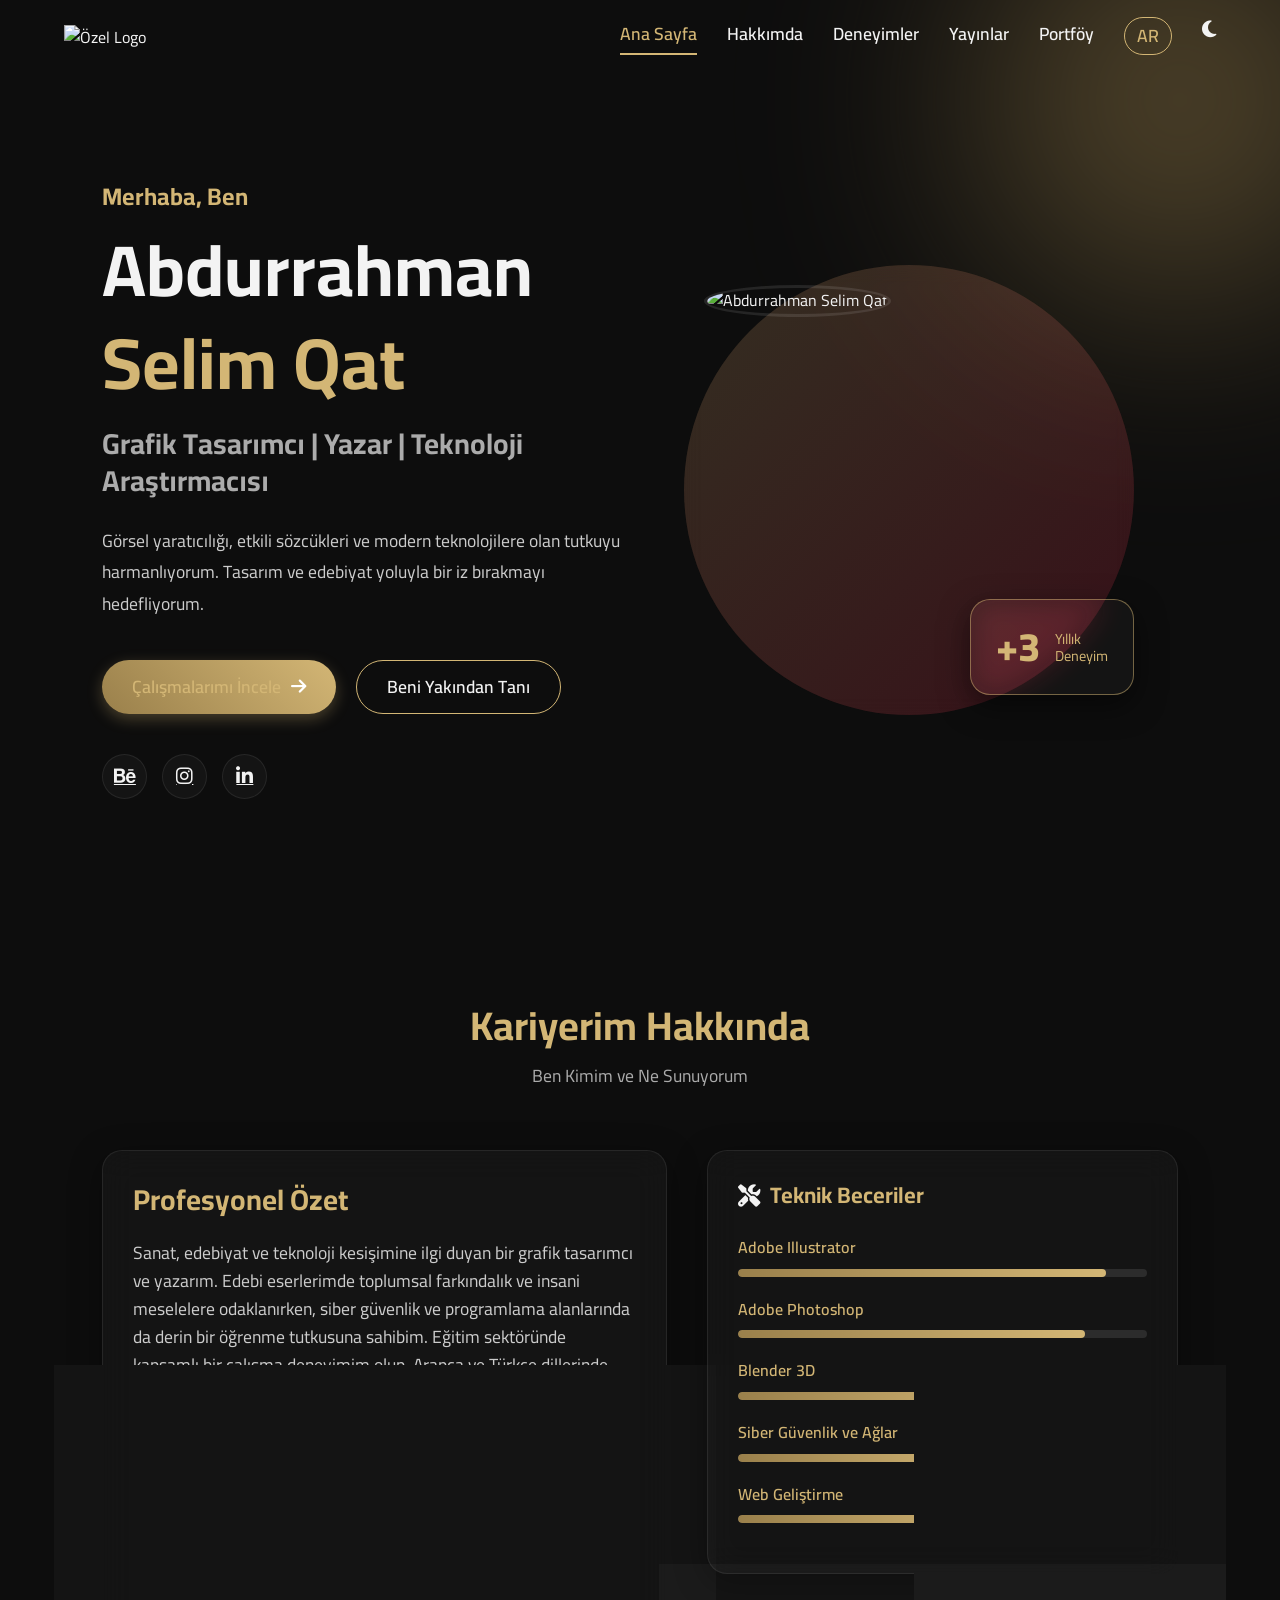
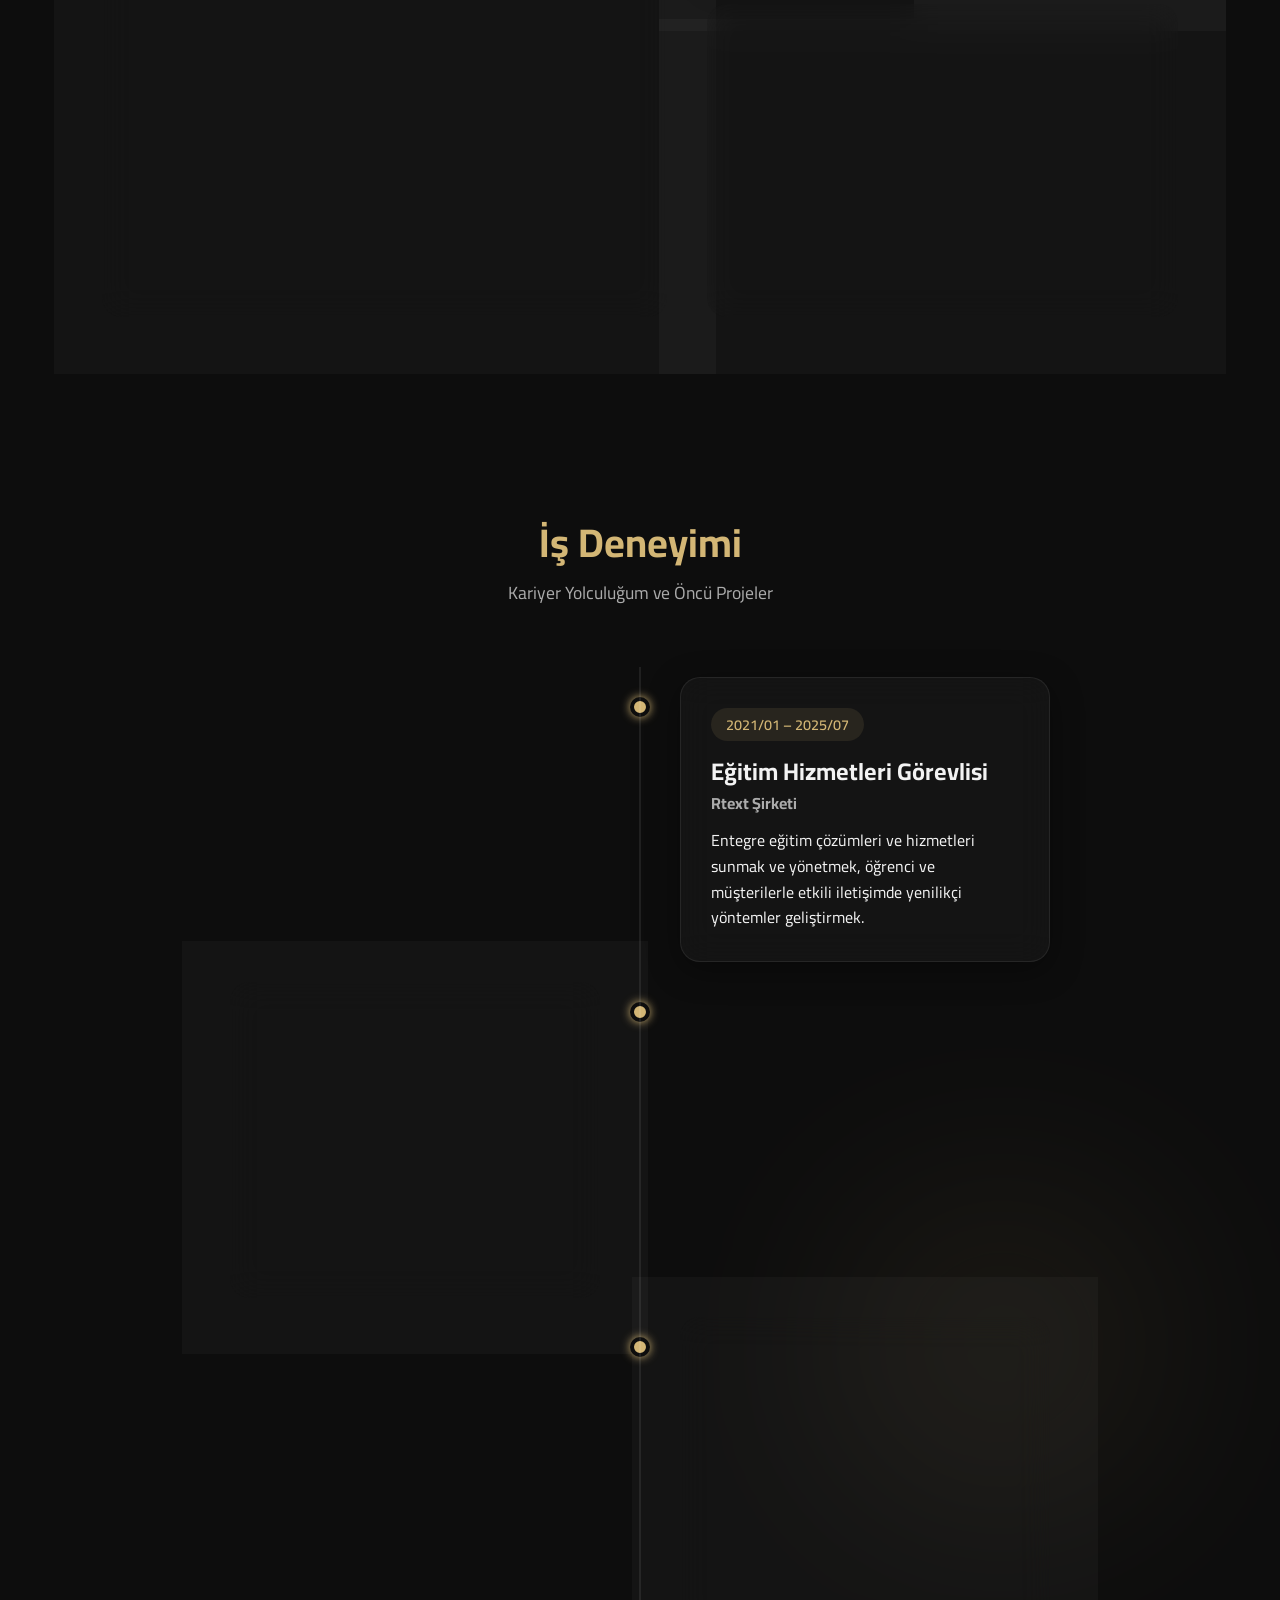
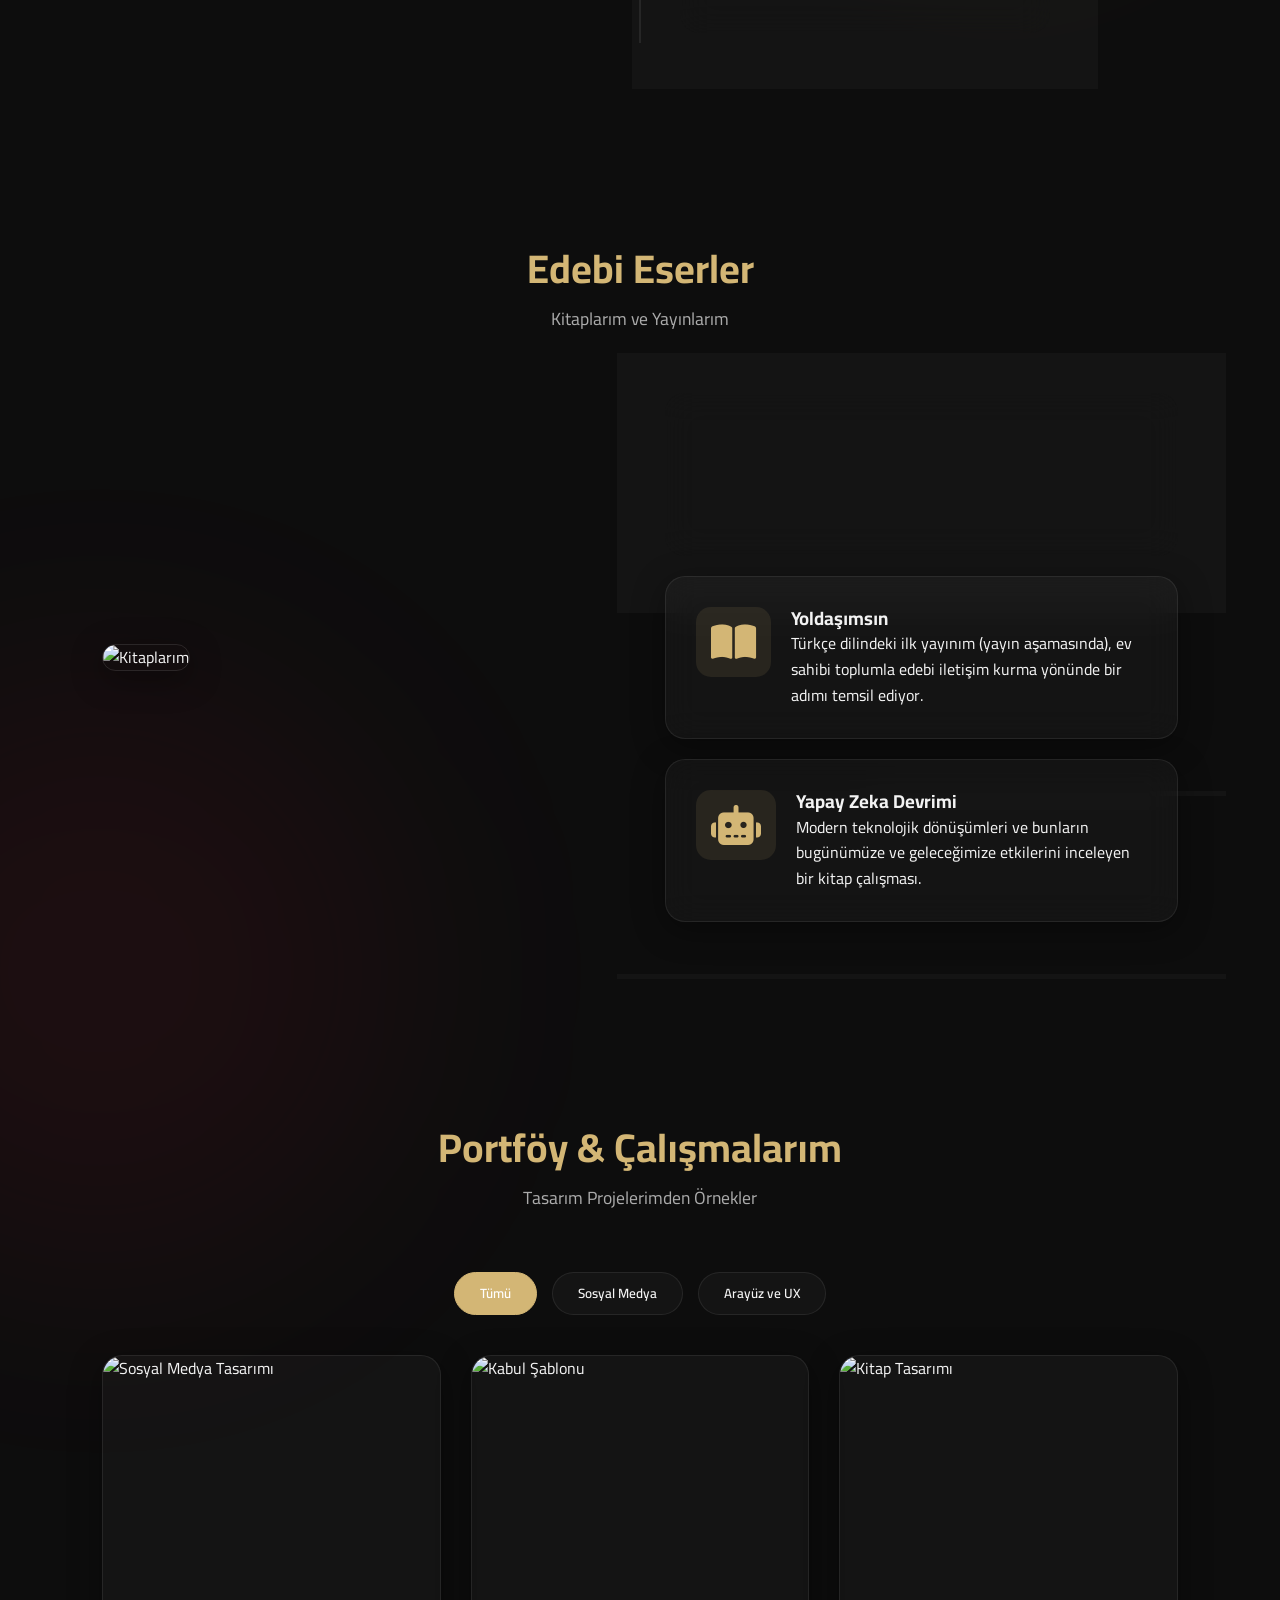
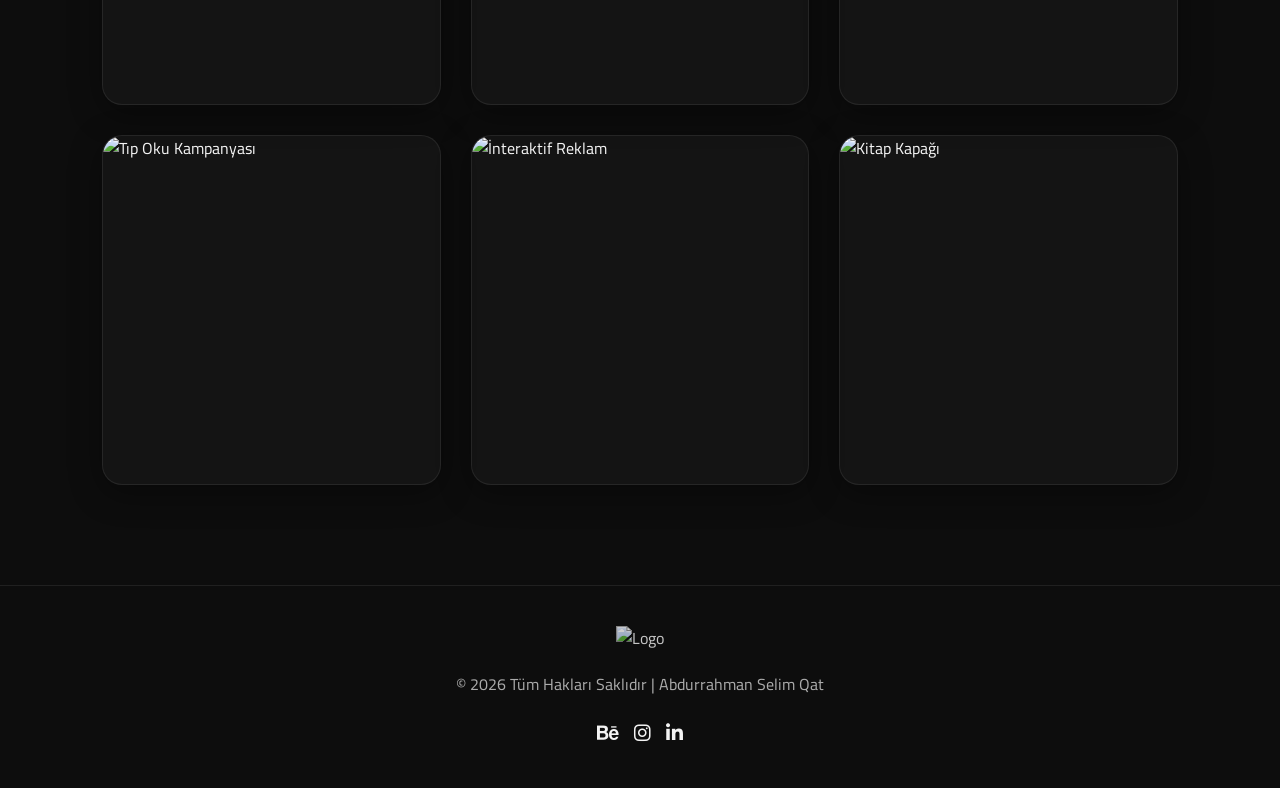
==== index.html @ e8d81863 "Add files via upload" ====
<!DOCTYPE html>
<html lang="tr" dir="ltr">
<head>
    <meta charset="UTF-8">
    <meta name="viewport" content="width=device-width, initial-scale=1.0">
    <title>Abdurrahman Selim Qat | Kişisel Web Sitesi</title>
    <link rel="stylesheet" href="style.css">
    <link href="https://fonts.googleapis.com/css2?family=Cairo:wght@300;400;600;700;800&display=swap" rel="stylesheet">
    <link rel="stylesheet" href="https://cdnjs.cloudflare.com/ajax/libs/font-awesome/6.4.0/css/all.min.css">
    <link rel="icon" type="image/png" href="../شعاري الخاص .png">
</head>
<body>
    <!-- Background Elements -->
    <div class="bg-shape shape-1"></div>
    <div class="bg-shape shape-2"></div>
    <div class="bg-shape shape-3"></div>

    <!-- Navigation -->
    <nav class="navbar">
        <div class="logo-container">
            <img src="../شعاري الخاص .png" alt="Özel Logo" class="nav-logo">
        </div>
        <ul class="nav-links">
            <li><a href="#home" class="active" id="nav-home">Ana Sayfa</a></li>
            <li><a href="#about" id="nav-about">Hakkımda</a></li>
            <li><a href="#experience" id="nav-experience">Deneyimler</a></li>
            <li><a href="#books" id="nav-books">Yayınlar</a></li>
            <li><a href="#portfolio" id="nav-portfolio">Portföy</a></li>
            <li><a href="index_ar.html" class="lang-switch">AR</a></li>
            <li><button class="theme-toggle" id="themeToggle" aria-label="Temayı Değiştir"><i class="fas fa-moon"></i></button></li>
        </ul>
        <div class="menu-toggle">
            <i class="fas fa-bars"></i>
        </div>
    </nav>

    <!-- Hero Section -->
    <section id="home" class="hero">
        <div class="hero-content reveal">
            <h3 class="greeting" id="hero-greeting">Merhaba, Ben</h3>
            <h1 class="name" id="hero-name">Abdurrahman <span>Selim Qat</span></h1>
            <h2 class="title" id="hero-title">Grafik Tasarımcı | Yazar | Teknoloji Araştırmacısı</h2>
            <p class="description" id="hero-desc">
                Görsel yaratıcılığı, etkili sözcükleri ve modern teknolojilere olan tutkuyu harmanlıyorum. Tasarım ve edebiyat yoluyla bir iz bırakmayı hedefliyorum.
            </p>
            <div class="hero-actions">
                <a href="#portfolio" class="btn btn-primary"><span id="hero-cta1">Çalışmalarımı İncele</span> <i class="fas fa-arrow-right"></i></a>
                <a href="#about" class="btn btn-secondary" id="hero-cta2">Beni Yakından Tanı</a>
            </div>
            <div class="social-links">
                <a href="#"><i class="fab fa-behance"></i></a>
                <a href="#"><i class="fab fa-instagram"></i></a>
                <a href="#"><i class="fab fa-linkedin-in"></i></a>
            </div>
        </div>
        <div class="hero-image-container reveal-right">
            <div class="image-wrapper">
                <img src="../صورتي الشخصية .png" alt="Abdurrahman Selim Qat" class="hero-img" id="cms-hero-img">
                <div class="experience-badge">
                    <span class="number" id="hero-exp-num">+3</span>
                    <span class="text" id="hero-exp-text">Yıllık<br>Deneyim</span>
                </div>
            </div>
        </div>
    </section>

    <!-- About Section -->
    <section id="about" class="about section">
        <div class="section-title reveal">
            <h2><span id="about-sec-title">Kariyerim</span> <span id="about-sec-high">Hakkında</span></h2>
            <p id="about-sec-sub">Ben Kimim ve Ne Sunuyorum</p>
        </div>
        <div class="about-container">
            <div class="about-text glass-card reveal">
                <h3 id="about-sum-title">Profesyonel Özet</h3>
                <p id="about-sum-text">
                    Sanat, edebiyat ve teknoloji kesişimine ilgi duyan bir grafik tasarımcı ve yazarım. Edebi eserlerimde toplumsal farkındalık ve insani meselelere odaklanırken, siber güvenlik ve programlama alanlarında da derin bir öğrenme tutkusuna sahibim. Eğitim sektöründe kapsamlı bir çalışma deneyimim olup, Arapça ve Türkçe dillerinde yaratıcı içerik üretme becerisine sahibim.
                </p>
                
                <div class="education">
                    <h4><i class="fas fa-graduation-cap"></i> <span id="about-edu-title">Eğitim</span></h4>
                    <p id="about-edu-text">Grafik Tasarımı Lisans | <strong>İstanbul Yeni Yüzyıl Üniversitesi</strong> (Devam Ediyor).</p>
                </div>
            </div>

            <div class="skills-languages grid-2 reveal-right">
                <div class="skills glass-card">
                    <h3><i class="fas fa-tools"></i> <span id="about-skill-title">Teknik Beceriler</span></h3>
                    <ul class="skill-list">
                        <li>
                            <span class="skill-name">Adobe Illustrator</span>
                            <div class="progress-bar"><div class="progress" style="width: 90%;"></div></div>
                        </li>
                        <li>
                            <span class="skill-name">Adobe Photoshop</span>
                            <div class="progress-bar"><div class="progress" style="width: 85%;"></div></div>
                        </li>
                        <li>
                            <span class="skill-name">Blender 3D</span>
                            <div class="progress-bar"><div class="progress" style="width: 70%;"></div></div>
                        </li>
                        <li>
                            <span class="skill-name">Siber Güvenlik ve Ağlar</span>
                            <div class="progress-bar"><div class="progress" style="width: 60%;"></div></div>
                        </li>
                        <li>
                            <span class="skill-name">Web Geliştirme</span>
                            <div class="progress-bar"><div class="progress" style="width: 65%;"></div></div>
                        </li>
                    </ul>
                </div>
                
                <div class="languages glass-card">
                    <h3><i class="fas fa-globe"></i> <span id="about-lang-title">Diller</span></h3>
                    <div class="lang-grid">
                        <div class="lang-item">
                            <i class="fas fa-language"></i>
                            <span class="lang-name">Arapça (Anadil)</span>
                        </div>
                        <div class="lang-item">
                            <i class="fas fa-language"></i>
                            <span class="lang-name">Türkçe (İleri Düzey - Yaratıcı Üretim)</span>
                        </div>
                        <div class="lang-item learning">
                            <i class="fas fa-spinner fa-spin"></i>
                            <span class="lang-name">Öğreniyor: İspanyolca, Farsça, Çerkesçe</span>
                        </div>
                    </div>
                </div>
            </div>
        </div>
    </section>

    <!-- Experience Section -->
    <section id="experience" class="experience section">
        <div class="section-title reveal">
            <h2><span id="exp-sec-title">İş</span> <span id="exp-sec-high">Deneyimi</span></h2>
            <p id="exp-sec-sub">Kariyer Yolculuğum ve Öncü Projeler</p>
        </div>
        <div class="timeline" id="cms-timeline">
            <div class="timeline-item reveal">
                <div class="timeline-dot"></div>
                <div class="timeline-content glass-card">
                    <span class="date">2021/01 – 2025/07</span>
                    <h3>Eğitim Hizmetleri Görevlisi</h3>
                    <h4>Rtext Şirketi</h4>
                    <p>Entegre eğitim çözümleri ve hizmetleri sunmak ve yönetmek, öğrenci ve müşterilerle etkili iletişimde yenilikçi yöntemler geliştirmek.</p>
                </div>
            </div>
            
            <div class="timeline-item reveal">
                <div class="timeline-dot"></div>
                <div class="timeline-content glass-card">
                    <span class="date">Girişimcilik Projesi</span>
                    <h3>Arapça Kitap Satış Platformu Kurucusu</h3>
                    <h4>Türkiye</h4>
                    <p>Türkiye toplumunda kültürel içeriği desteklemek ve kitaplar aracıyla kültürel bir köprü kurmak amacıyla Arap edebiyatı satış ve dağıtım platformunu yönetmek.</p>
                </div>
            </div>

            <div class="timeline-item reveal">
                <div class="timeline-dot"></div>
                <div class="timeline-content glass-card">
                    <span class="date">2021 - Başarı</span>
                    <h3>Kuluçka Merkezi Yarışması & Eğitim</h3>
                    <h4>Habitat Derneği</h4>
                    <p>Projem yenilikçi kriterlere dayalı olarak finale kalan en iyi 40 proje arasına seçildi. Ayrıca, proje geliştirme konusunda yoğun eğitimleri tamamladım.</p>
                </div>
            </div>
        </div>
    </section>

    <!-- Books / Publications Section -->
    <section id="books" class="books section">
        <div class="section-title reveal">
            <h2><span id="books-sec-title">Edebi</span> <span id="books-sec-high">Eserler</span></h2>
            <p id="books-sec-sub">Kitaplarım ve Yayınlarım</p>
        </div>
        <div class="books-container reveal">
            <div class="books-image">
                <img src="../صور كتبي .png" alt="Kitaplarım" class="glass-img" id="cms-books-img">
            </div>
            <div class="books-list" id="cms-books-list">
                <div class="book-item glass-card card-hover">
                    <i class="fas fa-book book-icon"></i>
                    <div class="book-info">
                        <h3>Tourette Sendromu Farkındalığı</h3>
                        <p>Bu sendrom ve etkileri hakkında toplumsal farkındalığı artırmaya yönelik iki kitabın (Arapça) yazarıyım.</p>
                    </div>
                </div>
                
                <div class="book-item glass-card card-hover">
                    <i class="fas fa-book-open book-icon"></i>
                    <div class="book-info">
                        <h3>Yoldaşımsın</h3>
                        <p>Türkçe dilindeki ilk yayınım (yayın aşamasında), ev sahibi toplumla edebi iletişim kurma yönünde bir adımı temsil ediyor.</p>
                    </div>
                </div>

                <div class="book-item glass-card card-hover">
                    <i class="fas fa-robot book-icon"></i>
                    <div class="book-info">
                        <h3>Yapay Zeka Devrimi</h3>
                        <p>Modern teknolojik dönüşümleri ve bunların bugünümüze ve geleceğimize etkilerini inceleyen bir kitap çalışması.</p>
                    </div>
                </div>
            </div>
        </div>
    </section>

    <!-- Portfolio Section -->
    <section id="portfolio" class="portfolio section">
        <div class="section-title reveal">
            <h2><span id="port-sec-title">Portföy &</span> <span id="port-sec-high">Çalışmalarım</span></h2>
            <p id="port-sec-sub">Tasarım Projelerimden Örnekler</p>
        </div>
        
        <div class="portfolio-filter reveal">
            <button class="filter-btn active" data-filter="all" id="filter-all">Tümü</button>
            <button class="filter-btn" data-filter="social" id="filter-social">Sosyal Medya</button>
            <button class="filter-btn" data-filter="uiux" id="filter-ui">Arayüz ve UX</button>
        </div>

        <div class="portfolio-grid reveal">
            <!-- Social Media Designs -->
            <div class="portfolio-item social">
                <img src="../جزء من اعمالي/اعمالي تصميمات شوشيل ميديا/Rtext/منحة اكثر من 4.png" alt="Sosyal Medya Tasarımı" loading="lazy">
                <div class="portfolio-overlay">
                    <div class="portfolio-info">
                        <h3>Burs Reklam Tasarımı</h3>
                        <p>Rtext Kampanyası</p>
                        <i class="fas fa-link"></i>
                    </div>
                </div>
            </div>
            <div class="portfolio-item social">
                <img src="../جزء من اعمالي/اعمالي تصميمات شوشيل ميديا/Rtext/تصميم نموذج القبولات 11.png" alt="Kabul Şablonu" loading="lazy">
                <div class="portfolio-overlay">
                    <div class="portfolio-info">
                        <h3>Üniversite Kabul Şablonu</h3>
                        <p>Rtext</p>
                        <i class="fas fa-link"></i>
                    </div>
                </div>
            </div>
            <div class="portfolio-item social">
                <img src="../جزء من اعمالي/اعمالي تصميمات شوشيل ميديا/مكتبة القفقاس/كتاب ادب الكاتب  copy.jpg" alt="Kitap Tasarımı" loading="lazy">
                <div class="portfolio-overlay">
                    <div class="portfolio-info">
                        <h3>Kitap Kapağı Tasarımı</h3>
                        <p>Kafkas Kitabevi</p>
                        <i class="fas fa-link"></i>
                    </div>
                </div>
            </div>
            <div class="portfolio-item social">
                <img src="../جزء من اعمالي/اعمالي تصميمات شوشيل ميديا/Rtext/ادرس طب.png" alt="Tıp Oku Kampanyası" loading="lazy">
                <div class="portfolio-overlay">
                    <div class="portfolio-info">
                        <h3>Tıp Oku Kampanyası</h3>
                        <p>Rtext</p>
                        <i class="fas fa-link"></i>
                    </div>
                </div>
            </div>
            <!-- Ekstra Portföy Örnekleri -->
            <div class="portfolio-item social">
                <img src="../جزء من اعمالي/اعمالي تصميمات شوشيل ميديا/Rtext/دفع الثمن .png" alt="İnteraktif Reklam" loading="lazy">
                <div class="portfolio-overlay">
                    <div class="portfolio-info">
                        <h3>İnteraktif Reklam</h3>
                        <p>Rtext</p>
                        <i class="fas fa-link"></i>
                    </div>
                </div>
            </div>
            <div class="portfolio-item social">
                <img src="../جزء من اعمالي/اعمالي تصميمات شوشيل ميديا/مكتبة القفقاس/كتاب رسائل إلى متلاومة التشنجات.jpg" alt="Kitap Kapağı" loading="lazy">
                <div class="portfolio-overlay">
                    <div class="portfolio-info">
                        <h3>Kapak: Tourette Mektupları</h3>
                        <p>Kafkas Kitabevi</p>
                        <i class="fas fa-link"></i>
                    </div>
                </div>
            </div>
        </div>
    </section>

    <!-- Footer -->
    <footer>
        <div class="footer-content">
            <img src="../شعاري الخاص .png" alt="Logo" class="footer-logo">
            <p id="footer-copy">&copy; 2026 Tüm Hakları Saklıdır | Abdurrahman Selim Qat</p>
            <div class="footer-social">
                <a href="#"><i class="fab fa-behance"></i></a>
                <a href="#"><i class="fab fa-instagram"></i></a>
                <a href="#"><i class="fab fa-linkedin-in"></i></a>
            </div>
        </div>
    </footer>

    <!-- Scripts -->
    <script src="script.js"></script>
</body>
</html>
---- style.css ----
/* General Reset */
* {
    margin: 0;
    padding: 0;
    box-sizing: border-box;
    font-family: 'Cairo', sans-serif;
}

:root {
    /* Updated Primary Color to #d3B675 */
    --bg-color: #0d0d0d;
    --text-color: #f3f3f3;
    --text-muted: #ababab;
    --primary-color: #d3B675; /* Soft Gold #d3B675 */
    --primary-dark: #9A804B; /* Darker tone of #d3B675 */
    --secondary-color: #e11d48; /* Crimson/Rose */
    
    --glass-bg: rgba(255, 255, 255, 0.03);
    --glass-border: rgba(255, 255, 255, 0.08);
    --glass-shadow: 0 8px 32px 0 rgba(0, 0, 0, 0.37);
    --transition: all 0.4s cubic-bezier(0.175, 0.885, 0.32, 1.275);
    
    /* Shapes Gradients */
    --shape1-bg: var(--primary-dark);
    --shape2-bg: rgba(225, 29, 72, 0.15);
    --shape3-bg: rgba(211, 182, 117, 0.2);
}

[data-theme="light"] {
    --bg-color: #f8f9fa;
    --text-color: #1a1a1a;
    --text-muted: #6c757d;
    --primary-color: #9A804B; /* Slightly darker gold for light mode readability */
    --primary-dark: #d3B675;
    
    --glass-bg: rgba(255, 255, 255, 0.7);
    --glass-border: rgba(0, 0, 0, 0.1);
    --glass-shadow: 0 8px 32px 0 rgba(0, 0, 0, 0.1);
    
    --shape1-bg: rgba(211, 182, 117, 0.3);
    --shape2-bg: rgba(225, 29, 72, 0.15);
    --shape3-bg: rgba(211, 182, 117, 0.4);
}

html {
    scroll-behavior: smooth;
    overflow-x: hidden;
}

body {
    background-color: var(--bg-color);
    color: var(--text-color);
    line-height: 1.6;
    overflow-x: hidden;
    position: relative;
}

/* Background Shapes */
.bg-shape {
    position: absolute;
    border-radius: 50%;
    filter: blur(120px);
    z-index: -1;
    opacity: 0.5;
}

.shape-1 {
    width: 400px;
    height: 400px;
    background: var(--shape1-bg);
    top: -100px;
    right: -100px;
}

.shape-2 {
    width: 600px;
    height: 600px;
    background: var(--shape2-bg);
    bottom: 20%;
    left: -200px;
}

.shape-3 {
    width: 300px;
    height: 300px;
    background: var(--shape3-bg);
    top: 50%;
    right: 10%;
}

/* Glassmorphism Utilities */
.glass-card {
    background: var(--glass-bg);
    backdrop-filter: blur(16px);
    -webkit-backdrop-filter: blur(16px);
    border: 1px solid var(--glass-border);
    border-radius: 20px;
    box-shadow: var(--glass-shadow);
    padding: 30px;
}

.card-hover:hover {
    transform: translateY(-10px);
    border-color: rgba(211, 182, 117, 0.3);
    box-shadow: 0 15px 40px rgba(211, 182, 117, 0.1);
}

img.glass-img {
    border-radius: 20px;
    box-shadow: var(--glass-shadow);
    max-width: 100%;
    height: auto;
}

/* Highlight Text */
span {
    color: var(--primary-color);
}

/* Typography */
h1, h2, h3, h4 {
    font-weight: 700;
    line-height: 1.3;
}

.section-title {
    text-align: center;
    margin-bottom: 60px;
}

.section-title h2 {
    font-size: 2.5rem;
    margin-bottom: 10px;
}

.section-title p {
    color: var(--text-muted);
    font-size: 1.1rem;
}

/* Navigation */
.navbar {
    position: fixed;
    top: 0;
    left: 0;
    width: 100%;
    padding: 20px 5%;
    display: flex;
    justify-content: space-between;
    align-items: center;
    z-index: 1000;
    transition: var(--transition);
}

.navbar.scrolled {
    background: rgba(13, 13, 13, 0.85);
    backdrop-filter: blur(10px);
    padding: 15px 5%;
    border-bottom: 1px solid var(--glass-border);
}

.nav-logo {
    height: 50px;
    object-fit: contain;
}

.nav-links {
    display: flex;
    list-style: none;
    gap: 30px;
}

.nav-links a {
    color: var(--text-color);
    text-decoration: none;
    font-weight: 600;
    font-size: 1.1rem;
    position: relative;
    transition: var(--transition);
}

.nav-links a::after {
    content: '';
    position: absolute;
    bottom: -5px;
    right: 0;
    width: 0%;
    height: 2px;
    background: var(--primary-color);
    transition: var(--transition);
}

.nav-links a:hover::after,
.nav-links a.active::after {
    width: 100%;
}

.nav-links a:hover,
.nav-links a.active {
    color: var(--primary-color);
}

.menu-toggle {
    display: none;
    font-size: 1.5rem;
    cursor: pointer;
    color: var(--primary-color);
}

/* Hero Section */
.hero {
    min-height: 100vh;
    display: flex;
    align-items: center;
    justify-content: space-between;
    padding: 0 8%;
    padding-top: 80px;
}

.hero-content {
    flex: 1;
    max-width: 600px;
}

.greeting {
    font-size: 1.5rem;
    color: var(--primary-color);
    margin-bottom: 10px;
}

.name {
    font-size: 4.5rem;
    margin-bottom: 15px;
}

.title {
    font-size: 1.8rem;
    color: var(--text-muted);
    margin-bottom: 25px;
}

.description {
    font-size: 1.1rem;
    color: #ccc;
    margin-bottom: 40px;
    line-height: 1.8;
}

.hero-actions {
    display: flex;
    gap: 20px;
    margin-bottom: 40px;
}

.btn {
    padding: 12px 30px;
    border-radius: 30px;
    text-decoration: none;
    font-weight: 600;
    font-size: 1.1rem;
    transition: var(--transition);
    display: inline-flex;
    align-items: center;
    gap: 10px;
}

.btn-primary {
    background: linear-gradient(45deg, var(--primary-dark), var(--primary-color));
    color: #fff;
    border: none;
    box-shadow: 0 5px 15px rgba(211, 182, 117, 0.3);
}

.btn-primary:hover {
    transform: translateY(-3px);
    box-shadow: 0 8px 25px rgba(211, 182, 117, 0.5);
}

.btn-secondary {
    background: transparent;
    color: var(--text-color);
    border: 1px solid var(--primary-color);
}

.btn-secondary:hover {
    background: rgba(211, 182, 117, 0.1);
    transform: translateY(-3px);
}

.social-links {
    display: flex;
    gap: 15px;
}

.social-links a {
    display: flex;
    align-items: center;
    justify-content: center;
    width: 45px;
    height: 45px;
    border-radius: 50%;
    background: var(--glass-bg);
    border: 1px solid var(--glass-border);
    color: var(--text-color);
    font-size: 1.2rem;
    transition: var(--transition);
}

.social-links a:hover {
    background: var(--primary-color);
    color: #fff;
    transform: translateY(-5px);
    border-color: var(--primary-color);
}

.hero-image-container {
    flex: 1;
    display: flex;
    justify-content: center;
    position: relative;
}

.image-wrapper {
    position: relative;
    width: 450px;
    height: 450px;
    border-radius: 50%;
    padding: 20px;
    background: linear-gradient(135deg, rgba(211,182,117,0.2), rgba(225,29,72,0.2));
    backdrop-filter: blur(10px);
    animation: float 6s ease-in-out infinite;
}

@keyframes float {
    0% { transform: translateY(0px); }
    50% { transform: translateY(-20px); }
    100% { transform: translateY(0px); }
}

.hero-img {
    width: 100%;
    height: 100%;
    object-fit: cover;
    border-radius: 50%;
    border: 3px solid rgba(255,255,255,0.1);
}

.experience-badge {
    position: absolute;
    bottom: 20px;
    right: 0px;
    background: var(--glass-bg);
    backdrop-filter: blur(15px);
    border: 1px solid rgba(211, 182, 117, 0.5);
    padding: 15px 25px;
    border-radius: 20px;
    display: flex;
    align-items: center;
    gap: 15px;
    box-shadow: 0 10px 30px rgba(0,0,0,0.5);
}

.experience-badge .number {
    font-size: 2.5rem;
    font-weight: 800;
    color: var(--primary-color);
}

.experience-badge .text {
    font-size: 0.9rem;
    line-height: 1.2;
}

/* Sections Common */
.section {
    padding: 100px 8%;
}

/* About Section */
.about-container {
    display: grid;
    grid-template-columns: 1.2fr 1fr;
    gap: 40px;
}

.about-text h3 {
    font-size: 1.8rem;
    margin-bottom: 20px;
    color: var(--primary-color);
}

.about-text p {
    font-size: 1.1rem;
    color: #ccc;
    margin-bottom: 30px;
}

.education h4 {
    font-size: 1.3rem;
    color: #fff;
    margin-bottom: 10px;
    display: flex;
    align-items: center;
    gap: 10px;
}

.grid-2 {
    display: flex;
    flex-direction: column;
    gap: 30px;
}

.skills h3, .languages h3 {
    display: flex;
    align-items: center;
    gap: 10px;
    margin-bottom: 25px;
    font-size: 1.4rem;
}

.skill-list {
    list-style: none;
}

.skill-list li {
    margin-bottom: 20px;
}

.skill-name {
    display: block;
    margin-bottom: 8px;
    font-weight: 600;
}

.progress-bar {
    width: 100%;
    height: 8px;
    background: rgba(255,255,255,0.1);
    border-radius: 10px;
    overflow: hidden;
}

.progress {
    height: 100%;
    background: linear-gradient(90deg, var(--primary-dark), var(--primary-color));
    border-radius: 10px;
    position: relative;
    transition: width 1.5s ease-in-out;
}

.lang-grid {
    display: flex;
    flex-direction: column;
    gap: 15px;
}

.lang-item {
    display: flex;
    align-items: center;
    gap: 15px;
    padding: 15px;
    background: rgba(255,255,255,0.02);
    border-radius: 10px;
    border-right: 3px solid var(--primary-color);
}
/* For LTR Support */
html[dir="ltr"] .lang-item {
    border-right: none;
    border-left: 3px solid var(--primary-color);
}

.lang-item.learning {
    border-right-color: var(--text-muted);
}
html[dir="ltr"] .lang-item.learning {
    border-right-color: transparent;
    border-left-color: var(--text-muted);
}

/* Experience Timeline */
.timeline {
    position: relative;
    max-width: 900px;
    margin: 0 auto;
}

.timeline::after {
    content: '';
    position: absolute;
    width: 2px;
    background: var(--glass-border);
    top: 0;
    bottom: 0;
    right: 50%;
    margin-right: -1px;
}

.timeline-item {
    padding: 10px 40px;
    position: relative;
    background-color: inherit;
    width: 50%;
}

.timeline-item:nth-child(odd) {
    right: 0;
}
html[dir="ltr"] .timeline-item:nth-child(odd) {
    left: 50%;
    right: auto;
}

.timeline-item:nth-child(even) {
    right: 50%;
}
html[dir="ltr"] .timeline-item:nth-child(even) {
    left: 0;
    right: auto;
}

.timeline-dot {
    position: absolute;
    width: 20px;
    height: 20px;
    right: -10px;
    background-color: var(--primary-color);
    border: 4px solid var(--bg-color);
    top: 30px;
    border-radius: 50%;
    z-index: 1;
    box-shadow: 0 0 10px var(--primary-color);
}

.timeline-item:nth-child(even) .timeline-dot {
    right: auto;
    left: -10px;
}
html[dir="ltr"] .timeline-item:nth-child(odd) .timeline-dot {
    left: -10px;
    right: auto;
}
html[dir="ltr"] .timeline-item:nth-child(even) .timeline-dot {
    right: -10px;
    left: auto;
}

.timeline-content {
    padding: 30px;
    position: relative;
}

.timeline-content .date {
    display: inline-block;
    padding: 5px 15px;
    background: rgba(211, 182, 117, 0.1);
    color: var(--primary-color);
    border-radius: 20px;
    font-size: 0.9rem;
    font-weight: 600;
    margin-bottom: 15px;
}

.timeline-content h3 {
    font-size: 1.5rem;
    margin-bottom: 5px;
}

.timeline-content h4 {
    color: var(--text-muted);
    margin-bottom: 15px;
}

/* Books Section */
.books-container {
    display: grid;
    grid-template-columns: 1fr 1fr;
    gap: 50px;
    align-items: center;
}

.books-image img {
    border: 1px solid rgba(255,255,255,0.1);
}

.books-list {
    display: flex;
    flex-direction: column;
    gap: 20px;
}

.book-item {
    display: flex;
    align-items: flex-start;
    gap: 20px;
}

.book-icon {
    font-size: 2.5rem;
    color: var(--primary-color);
    background: rgba(211, 182, 117, 0.1);
    padding: 15px;
    border-radius: 15px;
}

/* Portfolio Section */
.portfolio-filter {
    display: flex;
    justify-content: center;
    gap: 15px;
    margin-bottom: 40px;
    flex-wrap: wrap;
}

.filter-btn {
    background: var(--glass-bg);
    border: 1px solid var(--glass-border);
    color: var(--text-color);
    padding: 8px 25px;
    border-radius: 30px;
    cursor: pointer;
    font-weight: 600;
    transition: var(--transition);
}

.filter-btn:hover, .filter-btn.active {
    background: var(--primary-color);
    color: #fff;
    border-color: var(--primary-color);
}

.portfolio-grid {
    display: grid;
    grid-template-columns: repeat(auto-fill, minmax(320px, 1fr));
    gap: 30px;
}

.portfolio-item {
    position: relative;
    border-radius: 20px;
    overflow: hidden;
    height: 350px;
    background: var(--glass-bg);
    border: 1px solid var(--glass-border);
    box-shadow: var(--glass-shadow);
}

.portfolio-item img {
    width: 100%;
    height: 100%;
    object-fit: cover;
    object-position: top center;
    transition: transform 0.6s cubic-bezier(0.2, 1, 0.2, 1);
}

.portfolio-overlay {
    position: absolute;
    top: 0;
    left: 0;
    width: 100%;
    height: 100%;
    background: linear-gradient(to top, rgba(0,0,0,0.9), rgba(0,0,0,0.2) 60%, transparent);
    display: flex;
    align-items: flex-end;
    padding: 30px;
    opacity: 0;
    transition: var(--transition);
}

.portfolio-item:hover img {
    transform: scale(1.08);
}

.portfolio-item:hover .portfolio-overlay {
    opacity: 1;
}

.portfolio-info {
    width: 100%;
    text-align: right;
}
html[dir="ltr"] .portfolio-info {
    text-align: left;
}

.portfolio-info h3 {
    font-size: 1.5rem;
    color: #fff;
    margin-bottom: 8px;
    transform: translateY(20px);
    transition: var(--transition);
}

.portfolio-info p {
    color: var(--primary-color);
    font-weight: 600;
    margin-bottom: 20px;
    transform: translateY(20px);
    transition: var(--transition);
    transition-delay: 0.1s;
}

.portfolio-info i {
    width: 45px;
    height: 45px;
    background: var(--primary-color);
    color: #fff;
    border-radius: 50%;
    display: flex;
    align-items: center;
    justify-content: center;
    font-size: 1.2rem;
    transform: translateY(20px);
    transition: var(--transition);
    transition-delay: 0.2s;
    box-shadow: 0 5px 15px rgba(211, 182, 117, 0.4);
}

.portfolio-item:hover .portfolio-info h3,
.portfolio-item:hover .portfolio-info p,
.portfolio-item:hover .portfolio-info i {
    transform: translateY(0);
}

/* Footer */
footer {
    background: rgba(13,13,13,0.95);
    border-top: 1px solid var(--glass-border);
    padding: 40px 8%;
    text-align: center;
}

.footer-logo {
    height: 60px;
    margin-bottom: 20px;
    opacity: 0.8;
}

.footer-content p {
    color: var(--text-muted);
    margin-bottom: 20px;
}

.footer-social {
    display: flex;
    justify-content: center;
    gap: 15px;
}

.footer-social a {
    color: var(--text-color);
    font-size: 1.2rem;
    transition: var(--transition);
}

.footer-social a:hover {
    color: var(--primary-color);
}

/* Reveal Animations */
.reveal {
    opacity: 0;
    transform: translateY(50px);
    transition: all 0.8s ease-out;
}

.reveal-right {
    opacity: 0;
    transform: translateX(50px);
    transition: all 0.8s ease-out;
}

.reveal.active, .reveal-right.active {
    opacity: 1;
    transform: translate(0);
}

/* Responsive */
@media (max-width: 991px) {
    .hero {
        flex-direction: column-reverse;
        text-align: center;
        padding-top: 120px;
    }
    .hero-content {
        max-width: 100%;
        margin-top: 50px;
    }
    .hero-actions {
        justify-content: center;
    }
    .social-links {
        justify-content: center;
    }
    .about-container {
        grid-template-columns: 1fr;
    }
    .timeline::after {
        right: 31px;
    }
    html[dir="ltr"] .timeline::after {
        left: 31px;
        right: auto;
    }
    
    .timeline-item {
        width: 100%;
        padding-right: 70px;
        padding-left: 25px;
    }
    html[dir="ltr"] .timeline-item {
        padding-left: 70px;
        padding-right: 25px;
    }
    
    .timeline-item:nth-child(even), html[dir="ltr"] .timeline-item:nth-child(even), html[dir="ltr"] .timeline-item:nth-child(odd) {
        right: 0;
        left: 0;
    }
    
    .timeline-item:nth-child(even) .timeline-dot {
        right: 21px;
        left: auto;
    }
    html[dir="ltr"] .timeline-item:nth-child(odd) .timeline-dot,
    html[dir="ltr"] .timeline-item:nth-child(even) .timeline-dot {
        left: 21px;
        right: auto;
    }
    
    .timeline-dot {
        right: 21px;
    }
    
    .books-container {
        grid-template-columns: 1fr;
    }
}

@media (max-width: 768px) {
    .menu-toggle {
        display: block;
    }
    .nav-links {
        position: fixed;
        right: -100%;
        top: 70px;
        flex-direction: column;
        background: rgba(13,13,13,0.95);
        backdrop-filter: blur(10px);
        width: 100%;
        text-align: center;
        padding: 30px 0;
        transition: 0.3s;
        border-bottom: 1px solid var(--glass-border);
    }
    .nav-links.active {
        right: 0;
    }
    html[dir="ltr"] .nav-links {
        left: -100%;
        right: auto;
    }
    html[dir="ltr"] .nav-links.active {
        left: 0;
    }
    .nav-links li {
        margin: 15px 0;
    }
    .name {
        font-size: 3rem;
    }
    .image-wrapper {
        width: 300px;
        height: 300px;
    }
}

.lang-switch {
    background: transparent;
    color: var(--primary-color) !important;
    border: 1px solid var(--primary-color) !important;
    padding: 4px 12px;
    border-radius: 20px;
    text-decoration: none;
    font-weight: 700;
    font-size: 0.9rem;
    transition: var(--transition);
    display: inline-block;
    margin-top: -3px;
}
.lang-switch:hover {
    background: var(--primary-color) !important;
    color: #fff !important;
}

/* Theme Toggle Button */
.theme-toggle {
    background: transparent;
    border: none;
    color: var(--text-color);
    font-size: 1.2rem;
    cursor: pointer;
    transition: var(--transition);
    display: flex;
    align-items: center;
    justify-content: center;
}

.theme-toggle:hover {
    color: var(--primary-color);
    transform: rotate(15deg);
}

.navbar.scrolled {
    background: var(--bg-color);
    opacity: 0.95;
}
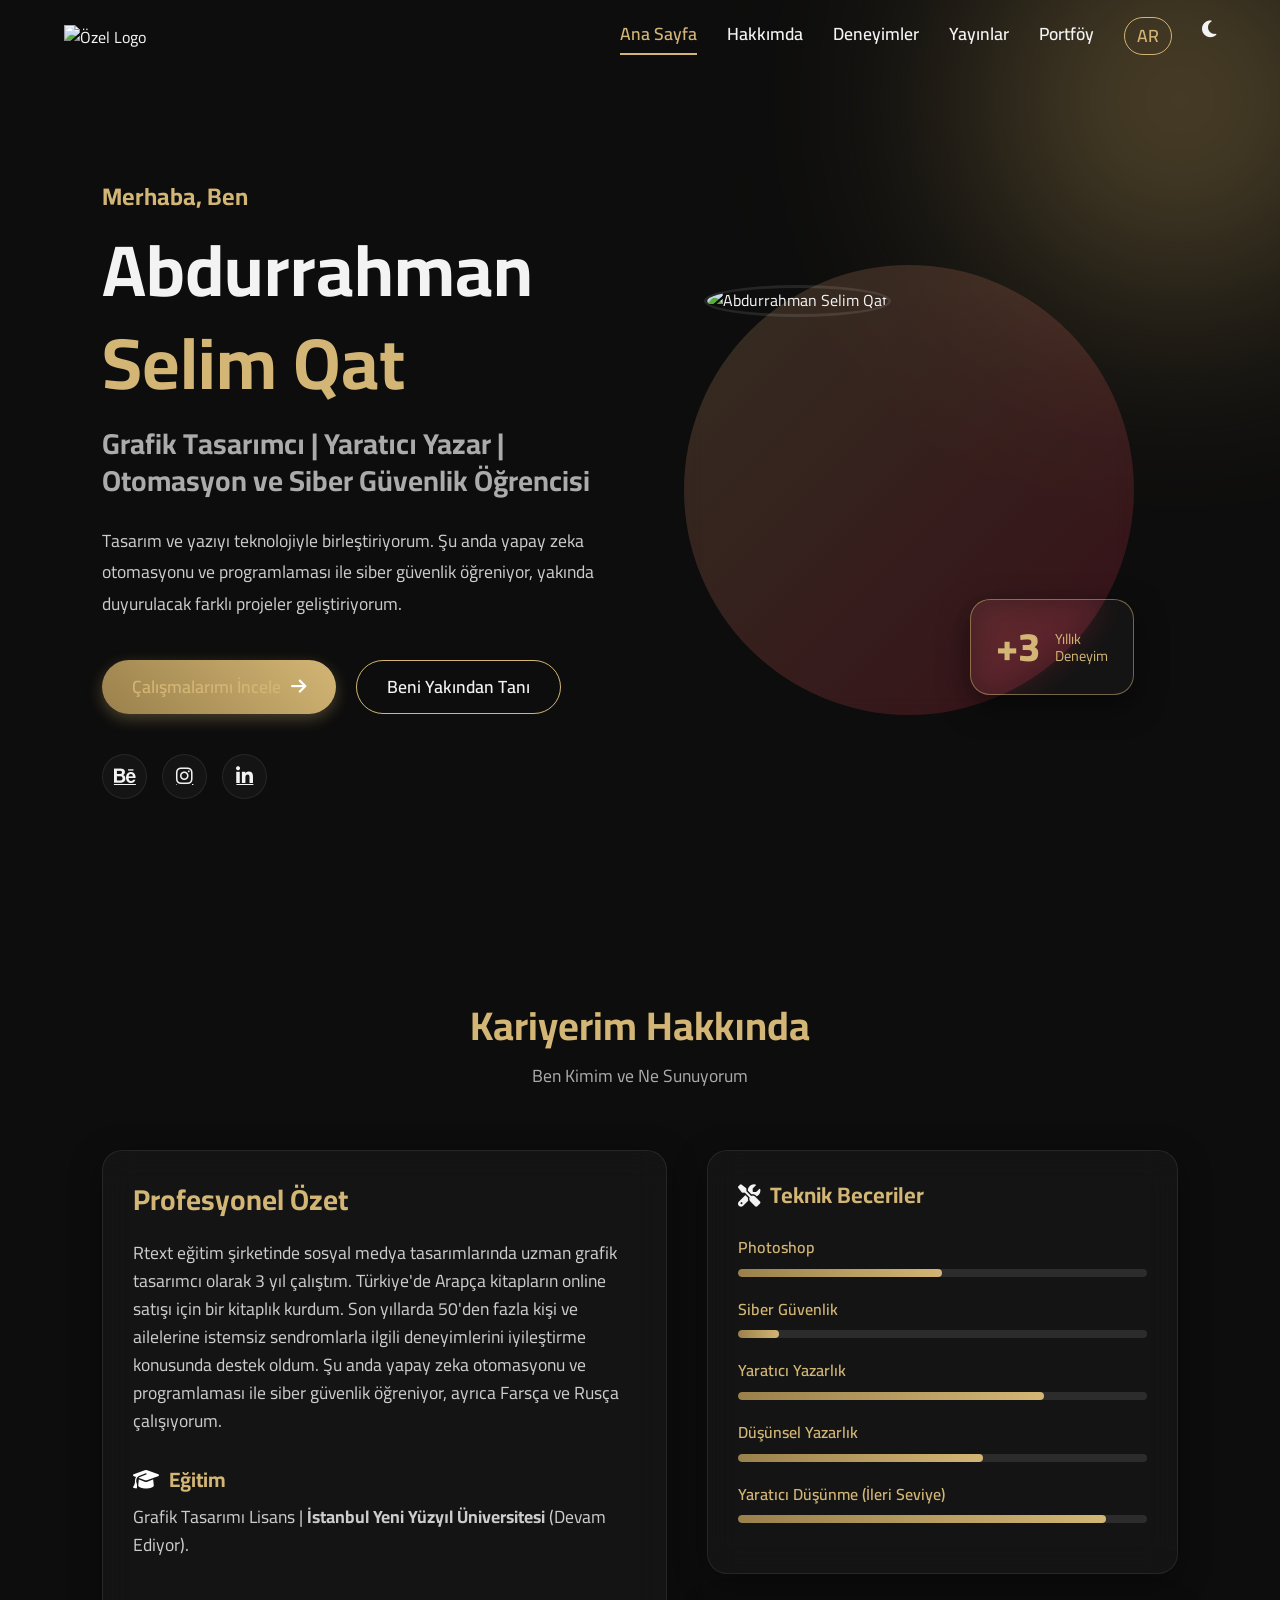
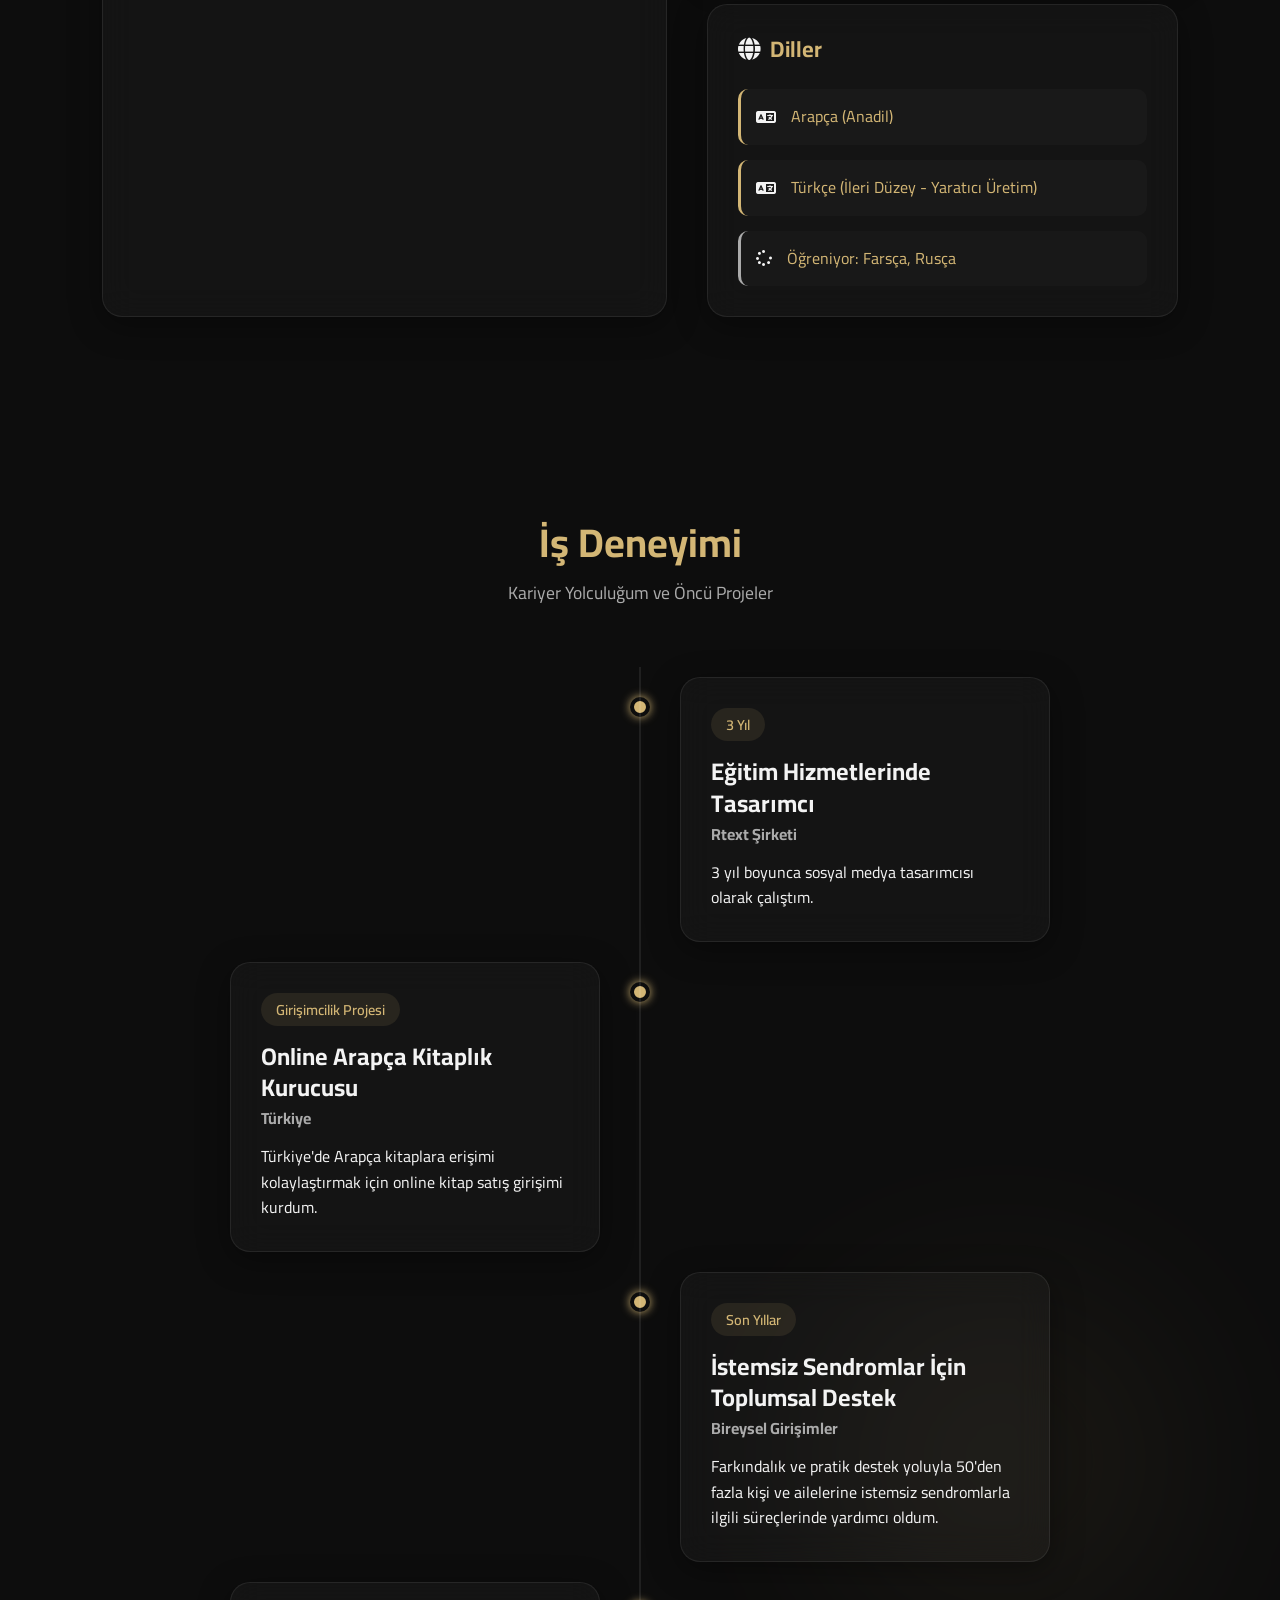
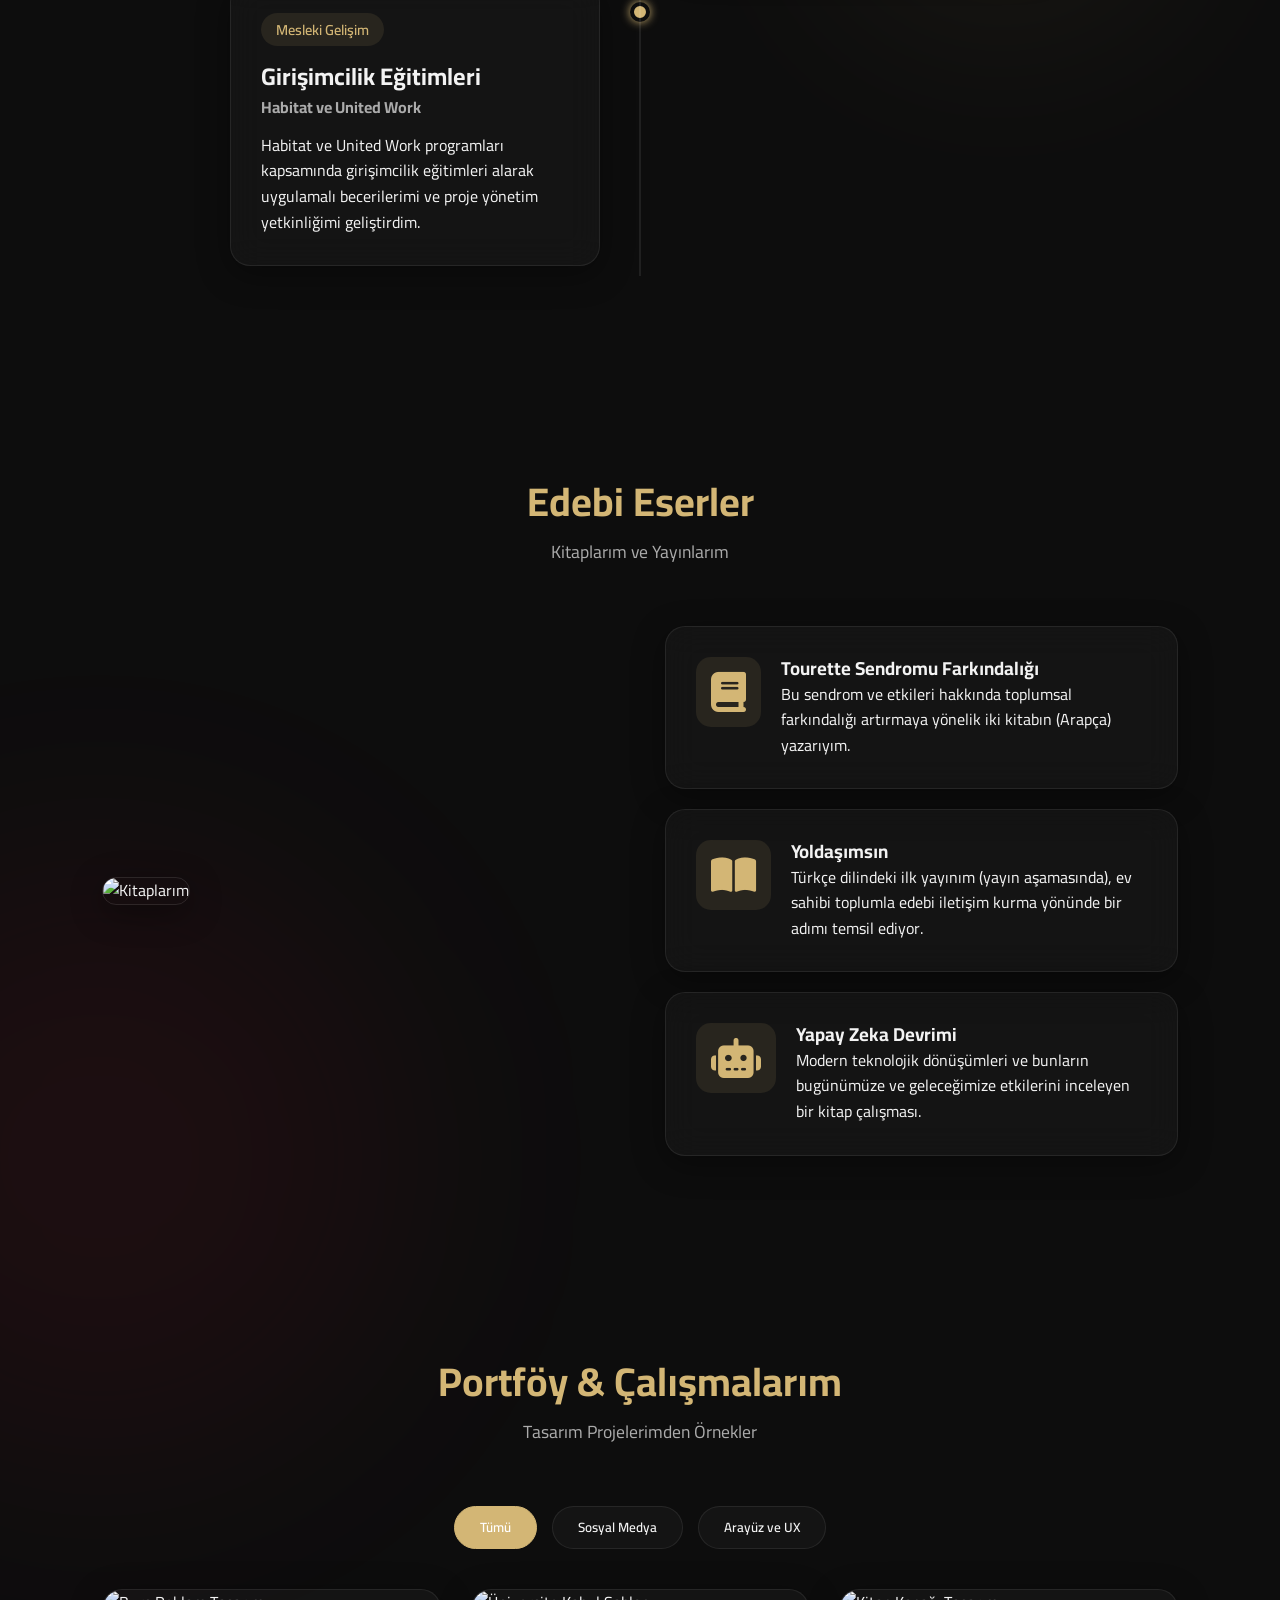
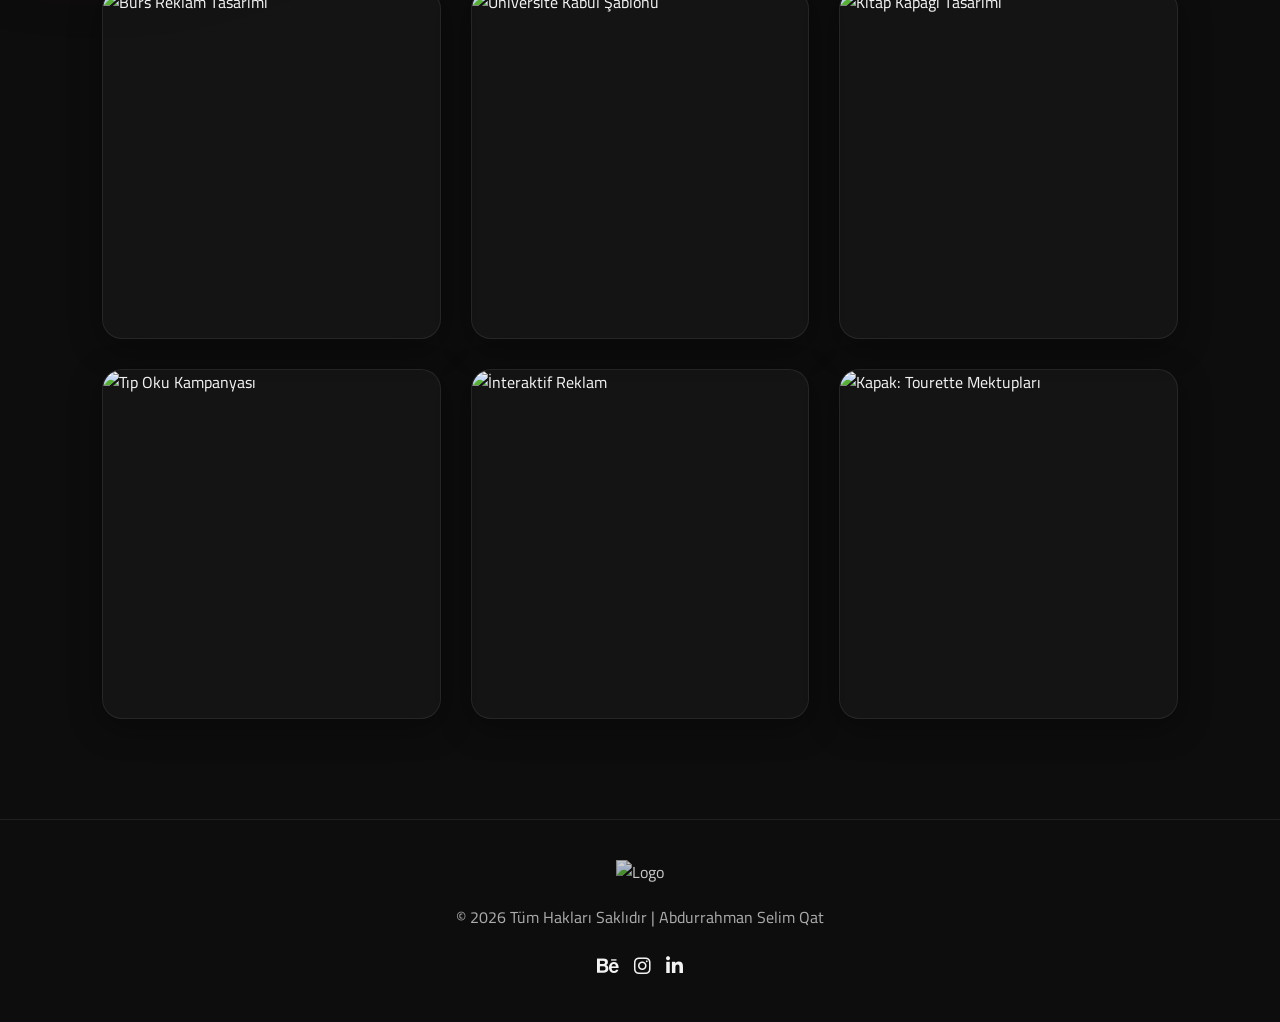
==== commit 634ee0db: "Add files via upload" ====
--- a/index.html
+++ b/index.html
@@ -39,9 +39,9 @@
         <div class="hero-content reveal">
             <h3 class="greeting" id="hero-greeting">Merhaba, Ben</h3>
             <h1 class="name" id="hero-name">Abdurrahman <span>Selim Qat</span></h1>
-            <h2 class="title" id="hero-title">Grafik Tasarımcı | Yazar | Teknoloji Araştırmacısı</h2>
+            <h2 class="title" id="hero-title">Grafik Tasarımcı | Yaratıcı Yazar | Otomasyon ve Siber Güvenlik Öğrencisi</h2>
             <p class="description" id="hero-desc">
-                Görsel yaratıcılığı, etkili sözcükleri ve modern teknolojilere olan tutkuyu harmanlıyorum. Tasarım ve edebiyat yoluyla bir iz bırakmayı hedefliyorum.
+                Tasarım ve yazıyı teknolojiyle birleştiriyorum. Şu anda yapay zeka otomasyonu ve programlaması ile siber güvenlik öğreniyor, yakında duyurulacak farklı projeler geliştiriyorum.
             </p>
             <div class="hero-actions">
                 <a href="#portfolio" class="btn btn-primary"><span id="hero-cta1">Çalışmalarımı İncele</span> <i class="fas fa-arrow-right"></i></a>
@@ -74,7 +74,7 @@
             <div class="about-text glass-card reveal">
                 <h3 id="about-sum-title">Profesyonel Özet</h3>
                 <p id="about-sum-text">
-                    Sanat, edebiyat ve teknoloji kesişimine ilgi duyan bir grafik tasarımcı ve yazarım. Edebi eserlerimde toplumsal farkındalık ve insani meselelere odaklanırken, siber güvenlik ve programlama alanlarında da derin bir öğrenme tutkusuna sahibim. Eğitim sektöründe kapsamlı bir çalışma deneyimim olup, Arapça ve Türkçe dillerinde yaratıcı içerik üretme becerisine sahibim.
+                    Rtext eğitim şirketinde sosyal medya tasarımlarında uzman grafik tasarımcı olarak 3 yıl çalıştım. Türkiye'de Arapça kitapların online satışı için bir kitaplık kurdum. Son yıllarda 50'den fazla kişi ve ailelerine istemsiz sendromlarla ilgili deneyimlerini iyileştirme konusunda destek oldum. Şu anda yapay zeka otomasyonu ve programlaması ile siber güvenlik öğreniyor, ayrıca Farsça ve Rusça çalışıyorum.
                 </p>
                 
                 <div class="education">
@@ -86,27 +86,8 @@
             <div class="skills-languages grid-2 reveal-right">
                 <div class="skills glass-card">
                     <h3><i class="fas fa-tools"></i> <span id="about-skill-title">Teknik Beceriler</span></h3>
-                    <ul class="skill-list">
-                        <li>
-                            <span class="skill-name">Adobe Illustrator</span>
-                            <div class="progress-bar"><div class="progress" style="width: 90%;"></div></div>
-                        </li>
-                        <li>
-                            <span class="skill-name">Adobe Photoshop</span>
-                            <div class="progress-bar"><div class="progress" style="width: 85%;"></div></div>
-                        </li>
-                        <li>
-                            <span class="skill-name">Blender 3D</span>
-                            <div class="progress-bar"><div class="progress" style="width: 70%;"></div></div>
-                        </li>
-                        <li>
-                            <span class="skill-name">Siber Güvenlik ve Ağlar</span>
-                            <div class="progress-bar"><div class="progress" style="width: 60%;"></div></div>
-                        </li>
-                        <li>
-                            <span class="skill-name">Web Geliştirme</span>
-                            <div class="progress-bar"><div class="progress" style="width: 65%;"></div></div>
-                        </li>
+                    <ul class="skill-list" id="cms-skill-list">
+                        <!-- Dynamic Skills Will Be Generated Here -->
                     </ul>
                 </div>
                 
@@ -123,7 +104,7 @@
                         </div>
                         <div class="lang-item learning">
                             <i class="fas fa-spinner fa-spin"></i>
-                            <span class="lang-name">Öğreniyor: İspanyolca, Farsça, Çerkesçe</span>
+                            <span class="lang-name">Öğreniyor: Farsça, Rusça</span>
                         </div>
                     </div>
                 </div>
@@ -141,10 +122,10 @@
             <div class="timeline-item reveal">
                 <div class="timeline-dot"></div>
                 <div class="timeline-content glass-card">
-                    <span class="date">2021/01 – 2025/07</span>
-                    <h3>Eğitim Hizmetleri Görevlisi</h3>
+                    <span class="date">3 Yıl</span>
+                    <h3>Eğitim Hizmetlerinde Tasarımcı</h3>
                     <h4>Rtext Şirketi</h4>
-                    <p>Entegre eğitim çözümleri ve hizmetleri sunmak ve yönetmek, öğrenci ve müşterilerle etkili iletişimde yenilikçi yöntemler geliştirmek.</p>
+                    <p>3 yıl boyunca sosyal medya tasarımcısı olarak çalıştım.</p>
                 </div>
             </div>
             
@@ -221,69 +202,8 @@
             <button class="filter-btn" data-filter="uiux" id="filter-ui">Arayüz ve UX</button>
         </div>
 
-        <div class="portfolio-grid reveal">
-            <!-- Social Media Designs -->
-            <div class="portfolio-item social">
-                <img src="../جزء من اعمالي/اعمالي تصميمات شوشيل ميديا/Rtext/منحة اكثر من 4.png" alt="Sosyal Medya Tasarımı" loading="lazy">
-                <div class="portfolio-overlay">
-                    <div class="portfolio-info">
-                        <h3>Burs Reklam Tasarımı</h3>
-                        <p>Rtext Kampanyası</p>
-                        <i class="fas fa-link"></i>
-                    </div>
-                </div>
-            </div>
-            <div class="portfolio-item social">
-                <img src="../جزء من اعمالي/اعمالي تصميمات شوشيل ميديا/Rtext/تصميم نموذج القبولات 11.png" alt="Kabul Şablonu" loading="lazy">
-                <div class="portfolio-overlay">
-                    <div class="portfolio-info">
-                        <h3>Üniversite Kabul Şablonu</h3>
-                        <p>Rtext</p>
-                        <i class="fas fa-link"></i>
-                    </div>
-                </div>
-            </div>
-            <div class="portfolio-item social">
-                <img src="../جزء من اعمالي/اعمالي تصميمات شوشيل ميديا/مكتبة القفقاس/كتاب ادب الكاتب  copy.jpg" alt="Kitap Tasarımı" loading="lazy">
-                <div class="portfolio-overlay">
-                    <div class="portfolio-info">
-                        <h3>Kitap Kapağı Tasarımı</h3>
-                        <p>Kafkas Kitabevi</p>
-                        <i class="fas fa-link"></i>
-                    </div>
-                </div>
-            </div>
-            <div class="portfolio-item social">
-                <img src="../جزء من اعمالي/اعمالي تصميمات شوشيل ميديا/Rtext/ادرس طب.png" alt="Tıp Oku Kampanyası" loading="lazy">
-                <div class="portfolio-overlay">
-                    <div class="portfolio-info">
-                        <h3>Tıp Oku Kampanyası</h3>
-                        <p>Rtext</p>
-                        <i class="fas fa-link"></i>
-                    </div>
-                </div>
-            </div>
-            <!-- Ekstra Portföy Örnekleri -->
-            <div class="portfolio-item social">
-                <img src="../جزء من اعمالي/اعمالي تصميمات شوشيل ميديا/Rtext/دفع الثمن .png" alt="İnteraktif Reklam" loading="lazy">
-                <div class="portfolio-overlay">
-                    <div class="portfolio-info">
-                        <h3>İnteraktif Reklam</h3>
-                        <p>Rtext</p>
-                        <i class="fas fa-link"></i>
-                    </div>
-                </div>
-            </div>
-            <div class="portfolio-item social">
-                <img src="../جزء من اعمالي/اعمالي تصميمات شوشيل ميديا/مكتبة القفقاس/كتاب رسائل إلى متلاومة التشنجات.jpg" alt="Kitap Kapağı" loading="lazy">
-                <div class="portfolio-overlay">
-                    <div class="portfolio-info">
-                        <h3>Kapak: Tourette Mektupları</h3>
-                        <p>Kafkas Kitabevi</p>
-                        <i class="fas fa-link"></i>
-                    </div>
-                </div>
-            </div>
+        <div class="portfolio-grid reveal" id="cms-portfolio-grid">
+            <!-- Dynamic Portfolio Items Will Be Generated Here -->
         </div>
     </section>
 
